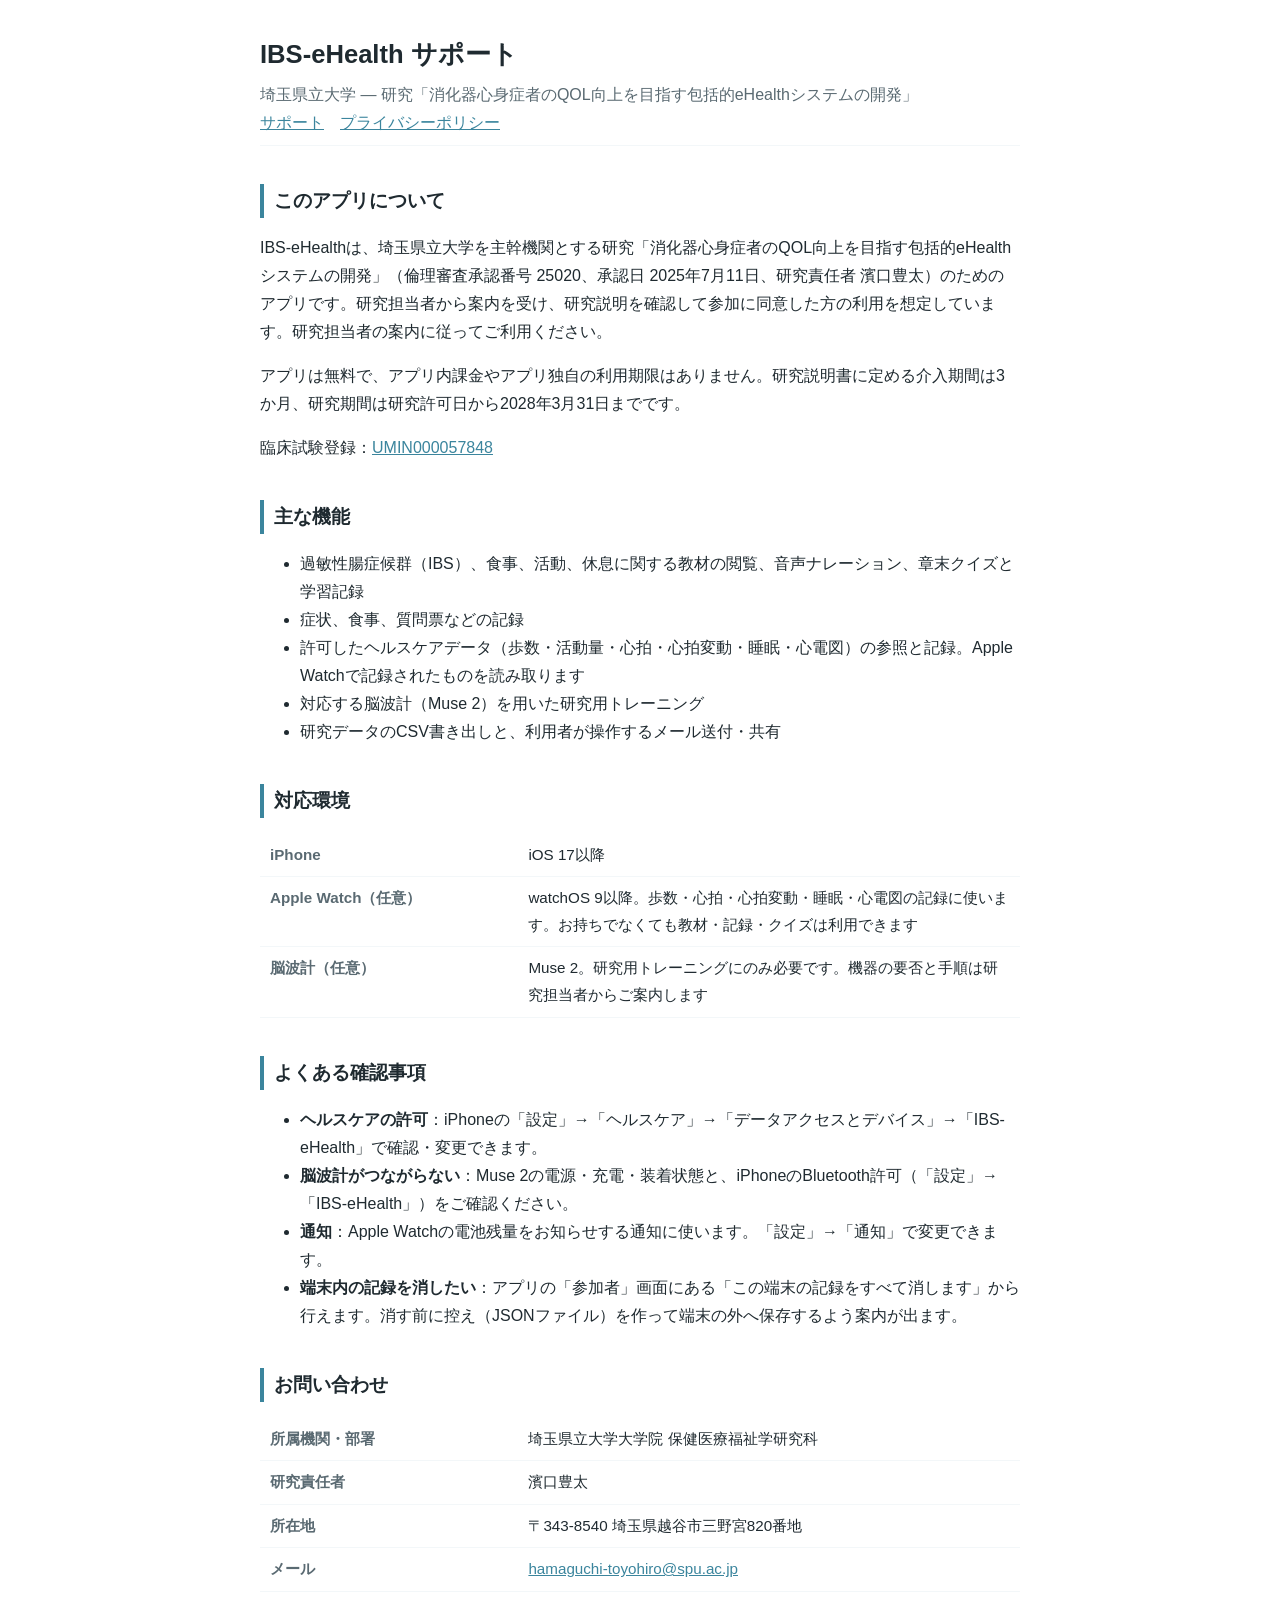
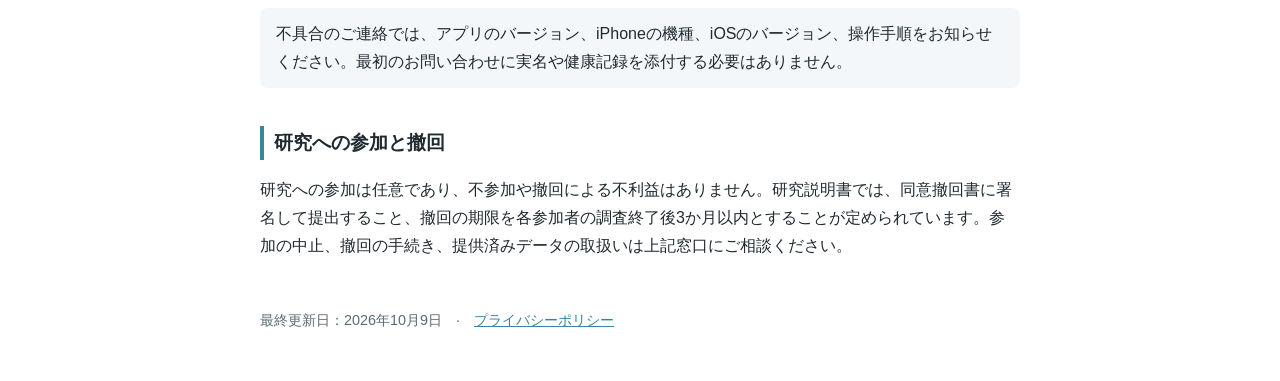
==== index.html @ b8828d70 "IBS-eHealth サポート・プライバシーポリシーのページ（初版 2026-10-09）" ====
<!DOCTYPE html>
<html lang="ja">
<head>
<meta charset="utf-8">
<meta name="viewport" content="width=device-width, initial-scale=1">
<title>IBS-eHealth サポート</title>
<link rel="stylesheet" href="style.css">
</head>
<body>
<main>
<header>
  <h1>IBS-eHealth サポート</h1>
  <p>埼玉県立大学 — 研究「消化器心身症者のQOL向上を目指す包括的eHealthシステムの開発」</p>
  <nav><a href="./">サポート</a><a href="privacy.html">プライバシーポリシー</a></nav>
</header>

<h2>このアプリについて</h2>
<p>IBS-eHealthは、埼玉県立大学を主幹機関とする研究「消化器心身症者のQOL向上を目指す包括的eHealthシステムの開発」（倫理審査承認番号 25020、承認日 2025年7月11日、研究責任者 濱口豊太）のためのアプリです。研究担当者から案内を受け、研究説明を確認して参加に同意した方の利用を想定しています。研究担当者の案内に従ってご利用ください。</p>
<p>アプリは無料で、アプリ内課金やアプリ独自の利用期限はありません。研究説明書に定める介入期間は3か月、研究期間は研究許可日から2028年3月31日までです。</p>
<p>臨床試験登録：<a href="https://center6.umin.ac.jp/cgi-open-bin/ctr/ctr_view.cgi?recptno=R000066124">UMIN000057848</a></p>

<h2>主な機能</h2>
<ul>
  <li>過敏性腸症候群（IBS）、食事、活動、休息に関する教材の閲覧、音声ナレーション、章末クイズと学習記録</li>
  <li>症状、食事、質問票などの記録</li>
  <li>許可したヘルスケアデータ（歩数・活動量・心拍・心拍変動・睡眠・心電図）の参照と記録。Apple Watchで記録されたものを読み取ります</li>
  <li>対応する脳波計（Muse 2）を用いた研究用トレーニング</li>
  <li>研究データのCSV書き出しと、利用者が操作するメール送付・共有</li>
</ul>

<h2>対応環境</h2>
<table>
  <tr><th>iPhone</th><td>iOS 17以降</td></tr>
  <tr><th>Apple Watch（任意）</th><td>watchOS 9以降。歩数・心拍・心拍変動・睡眠・心電図の記録に使います。お持ちでなくても教材・記録・クイズは利用できます</td></tr>
  <tr><th>脳波計（任意）</th><td>Muse 2。研究用トレーニングにのみ必要です。機器の要否と手順は研究担当者からご案内します</td></tr>
</table>

<h2>よくある確認事項</h2>
<ul>
  <li><strong>ヘルスケアの許可</strong>：iPhoneの「設定」→「ヘルスケア」→「データアクセスとデバイス」→「IBS-eHealth」で確認・変更できます。</li>
  <li><strong>脳波計がつながらない</strong>：Muse 2の電源・充電・装着状態と、iPhoneのBluetooth許可（「設定」→「IBS-eHealth」）をご確認ください。</li>
  <li><strong>通知</strong>：Apple Watchの電池残量をお知らせする通知に使います。「設定」→「通知」で変更できます。</li>
  <li><strong>端末内の記録を消したい</strong>：アプリの「参加者」画面にある「この端末の記録をすべて消します」から行えます。消す前に控え（JSONファイル）を作って端末の外へ保存するよう案内が出ます。</li>
</ul>

<h2>お問い合わせ</h2>
<table>
  <tr><th>所属機関・部署</th><td>埼玉県立大学大学院 保健医療福祉学研究科</td></tr>
  <tr><th>研究責任者</th><td>濱口豊太</td></tr>
  <tr><th>所在地</th><td>〒343-8540 埼玉県越谷市三野宮820番地</td></tr>
  <tr><th>メール</th><td><a href="mailto:hamaguchi-toyohiro@spu.ac.jp">hamaguchi-toyohiro@spu.ac.jp</a></td></tr>
</table>
<p class="note">不具合のご連絡では、アプリのバージョン、iPhoneの機種、iOSのバージョン、操作手順をお知らせください。最初のお問い合わせに実名や健康記録を添付する必要はありません。</p>

<h2>研究への参加と撤回</h2>
<p>研究への参加は任意であり、不参加や撤回による不利益はありません。研究説明書では、同意撤回書に署名して提出すること、撤回の期限を各参加者の調査終了後3か月以内とすることが定められています。参加の中止、撤回の手続き、提供済みデータの取扱いは上記窓口にご相談ください。</p>

<footer>最終更新日：2026年10月9日　·　<a href="privacy.html">プライバシーポリシー</a></footer>
</main>
</body>
</html>
---- style.css ----
:root { --fg:#1f2a30; --muted:#5a6a72; --accent:#3B859D; --bg:#ffffff; --box:#f3f7f9; }
@media (prefers-color-scheme: dark) { :root { --fg:#e6edf0; --muted:#a9b7bd; --accent:#7fc0d4; --bg:#141a1e; --box:#1e272c; } }
* { box-sizing:border-box; }
body { margin:0; padding:0 16px 48px; background:var(--bg); color:var(--fg); font-family:-apple-system,BlinkMacSystemFont,"Hiragino Sans","Hiragino Kaku Gothic ProN","Noto Sans JP",sans-serif; line-height:1.75; }
main { max-width:760px; margin:0 auto; }
header { padding:32px 0 8px; border-bottom:1px solid var(--box); margin-bottom:24px; }
header h1 { font-size:1.6rem; margin:0 0 4px; }
header p { color:var(--muted); margin:0; }
nav a { margin-right:16px; color:var(--accent); }
h2 { font-size:1.2rem; margin-top:2em; border-left:4px solid var(--accent); padding-left:10px; }
a { color:var(--accent); }
table { border-collapse:collapse; width:100%; margin:12px 0; font-size:0.95rem; }
th, td { text-align:left; padding:8px 10px; border-bottom:1px solid var(--box); vertical-align:top; }
th { width:34%; color:var(--muted); font-weight:600; }
.note { background:var(--box); padding:12px 16px; border-radius:8px; }
footer { margin-top:48px; color:var(--muted); font-size:0.9rem; }
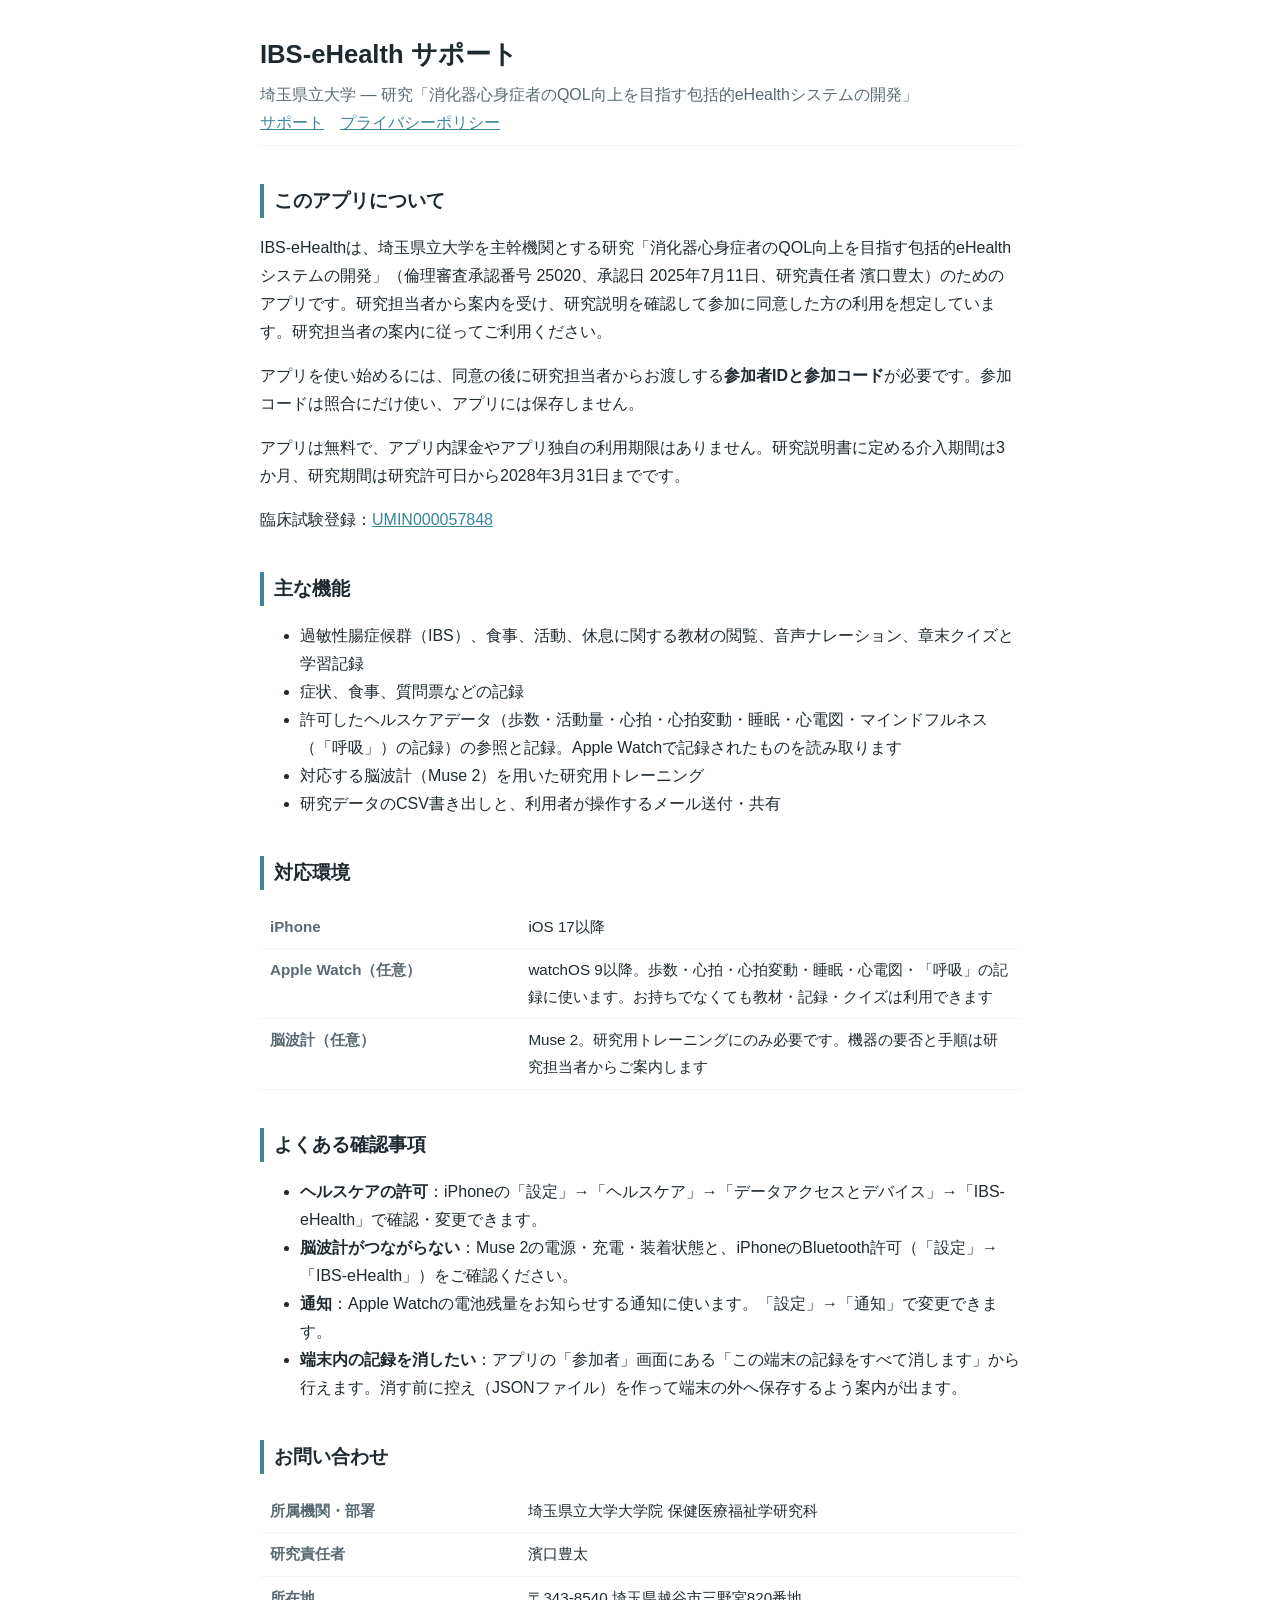
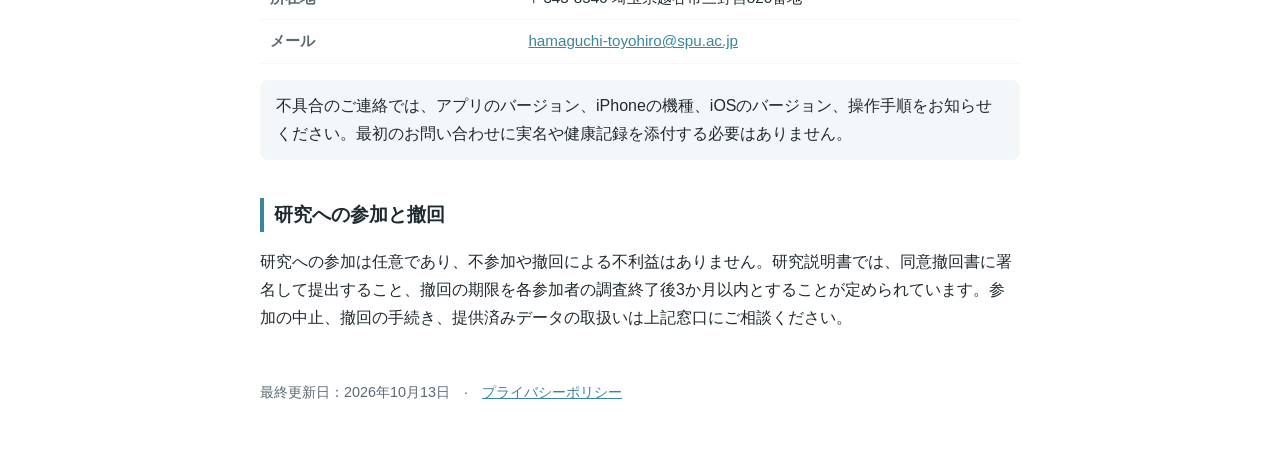
==== commit e93f9961: "ヘルスケアの読み取り項目にマインドフルネス（「呼吸」）を追加、参加者IDと参加コードの説明を追記（PIの了承を得て公開 2026-10-13） Co-Authored-By: Claude Opus " ====
--- a/index.html
+++ b/index.html
@@ -16,6 +16,7 @@
 
 <h2>このアプリについて</h2>
 <p>IBS-eHealthは、埼玉県立大学を主幹機関とする研究「消化器心身症者のQOL向上を目指す包括的eHealthシステムの開発」（倫理審査承認番号 25020、承認日 2025年7月11日、研究責任者 濱口豊太）のためのアプリです。研究担当者から案内を受け、研究説明を確認して参加に同意した方の利用を想定しています。研究担当者の案内に従ってご利用ください。</p>
+<p>アプリを使い始めるには、同意の後に研究担当者からお渡しする<strong>参加者IDと参加コード</strong>が必要です。参加コードは照合にだけ使い、アプリには保存しません。</p>
 <p>アプリは無料で、アプリ内課金やアプリ独自の利用期限はありません。研究説明書に定める介入期間は3か月、研究期間は研究許可日から2028年3月31日までです。</p>
 <p>臨床試験登録：<a href="https://center6.umin.ac.jp/cgi-open-bin/ctr/ctr_view.cgi?recptno=R000066124">UMIN000057848</a></p>
 
@@ -23,7 +24,7 @@
 <ul>
   <li>過敏性腸症候群（IBS）、食事、活動、休息に関する教材の閲覧、音声ナレーション、章末クイズと学習記録</li>
   <li>症状、食事、質問票などの記録</li>
-  <li>許可したヘルスケアデータ（歩数・活動量・心拍・心拍変動・睡眠・心電図）の参照と記録。Apple Watchで記録されたものを読み取ります</li>
+  <li>許可したヘルスケアデータ（歩数・活動量・心拍・心拍変動・睡眠・心電図・マインドフルネス（「呼吸」）の記録）の参照と記録。Apple Watchで記録されたものを読み取ります</li>
   <li>対応する脳波計（Muse 2）を用いた研究用トレーニング</li>
   <li>研究データのCSV書き出しと、利用者が操作するメール送付・共有</li>
 </ul>
@@ -31,7 +32,7 @@
 <h2>対応環境</h2>
 <table>
   <tr><th>iPhone</th><td>iOS 17以降</td></tr>
-  <tr><th>Apple Watch（任意）</th><td>watchOS 9以降。歩数・心拍・心拍変動・睡眠・心電図の記録に使います。お持ちでなくても教材・記録・クイズは利用できます</td></tr>
+  <tr><th>Apple Watch（任意）</th><td>watchOS 9以降。歩数・心拍・心拍変動・睡眠・心電図・「呼吸」の記録に使います。お持ちでなくても教材・記録・クイズは利用できます</td></tr>
   <tr><th>脳波計（任意）</th><td>Muse 2。研究用トレーニングにのみ必要です。機器の要否と手順は研究担当者からご案内します</td></tr>
 </table>
 
@@ -55,7 +56,7 @@
 <h2>研究への参加と撤回</h2>
 <p>研究への参加は任意であり、不参加や撤回による不利益はありません。研究説明書では、同意撤回書に署名して提出すること、撤回の期限を各参加者の調査終了後3か月以内とすることが定められています。参加の中止、撤回の手続き、提供済みデータの取扱いは上記窓口にご相談ください。</p>
 
-<footer>最終更新日：2026年10月9日　·　<a href="privacy.html">プライバシーポリシー</a></footer>
+<footer>最終更新日：2026年10月13日　·　<a href="privacy.html">プライバシーポリシー</a></footer>
 </main>
 </body>
 </html>
